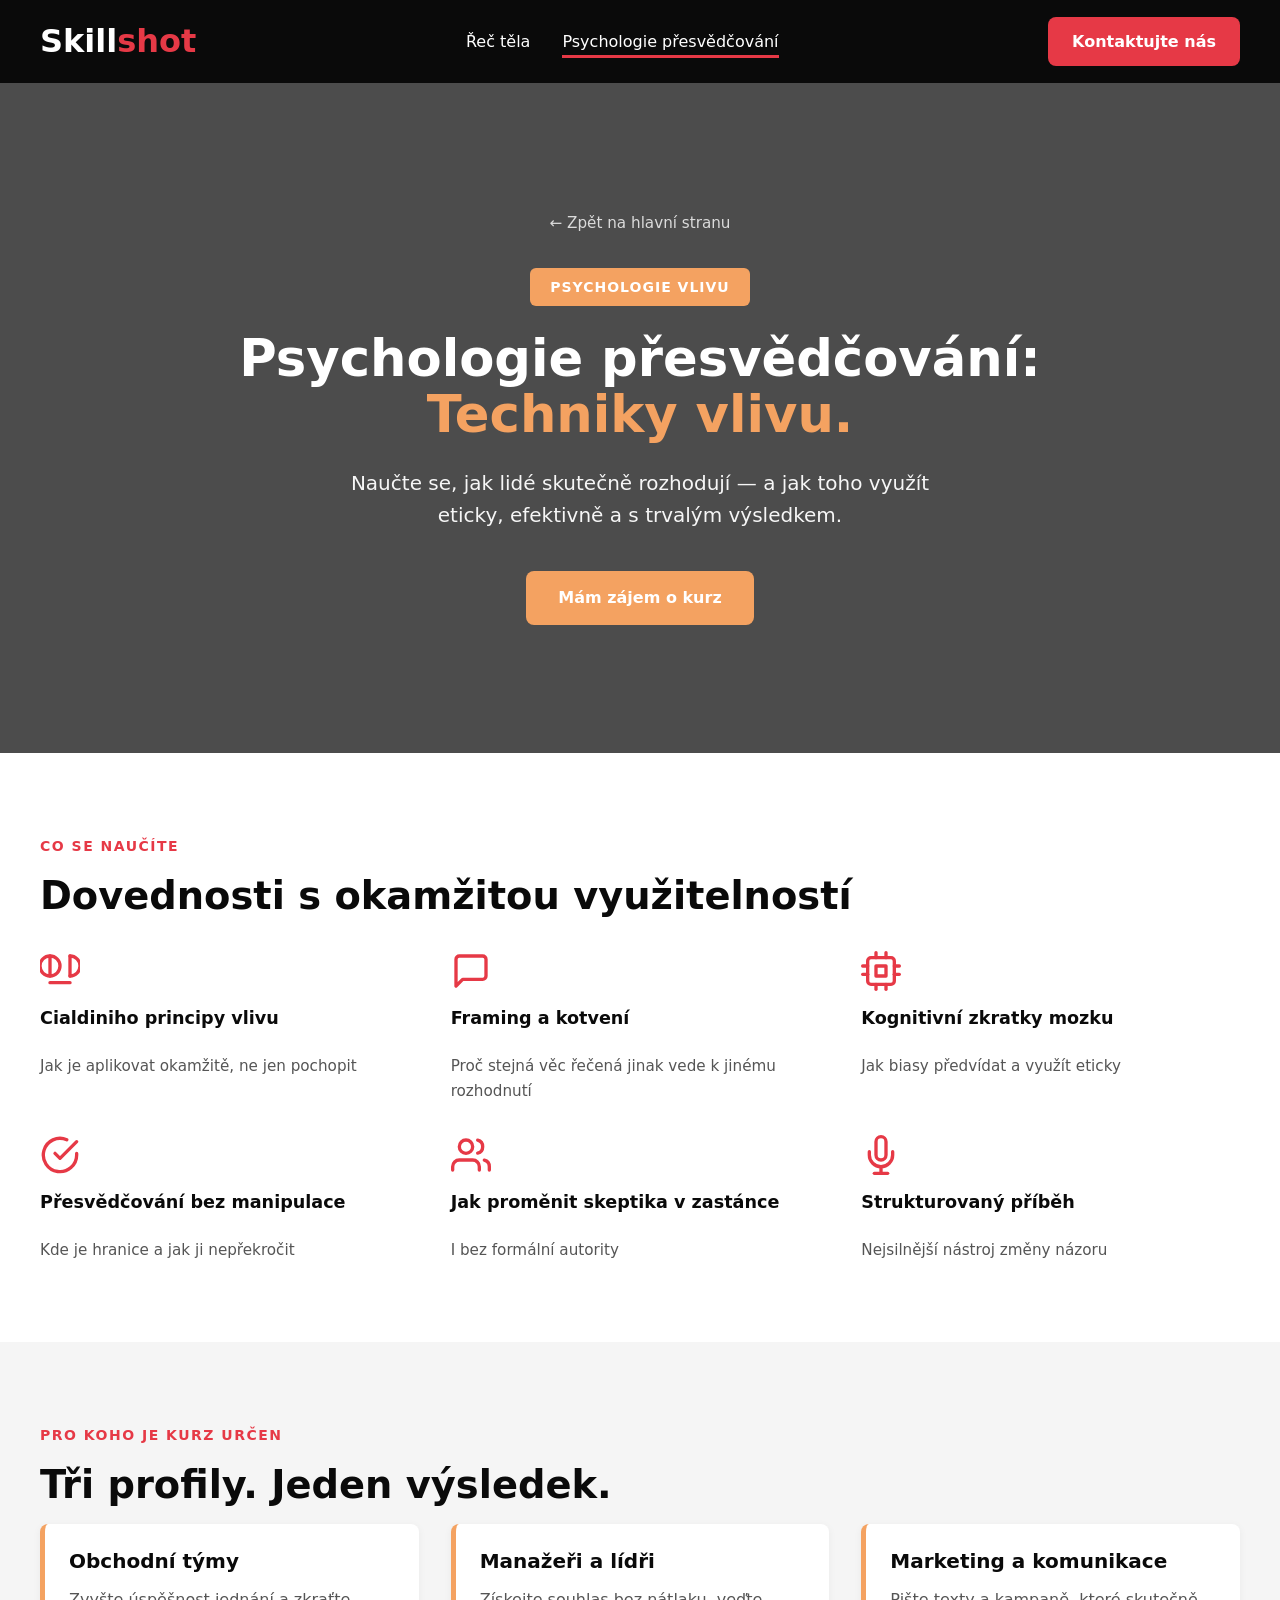
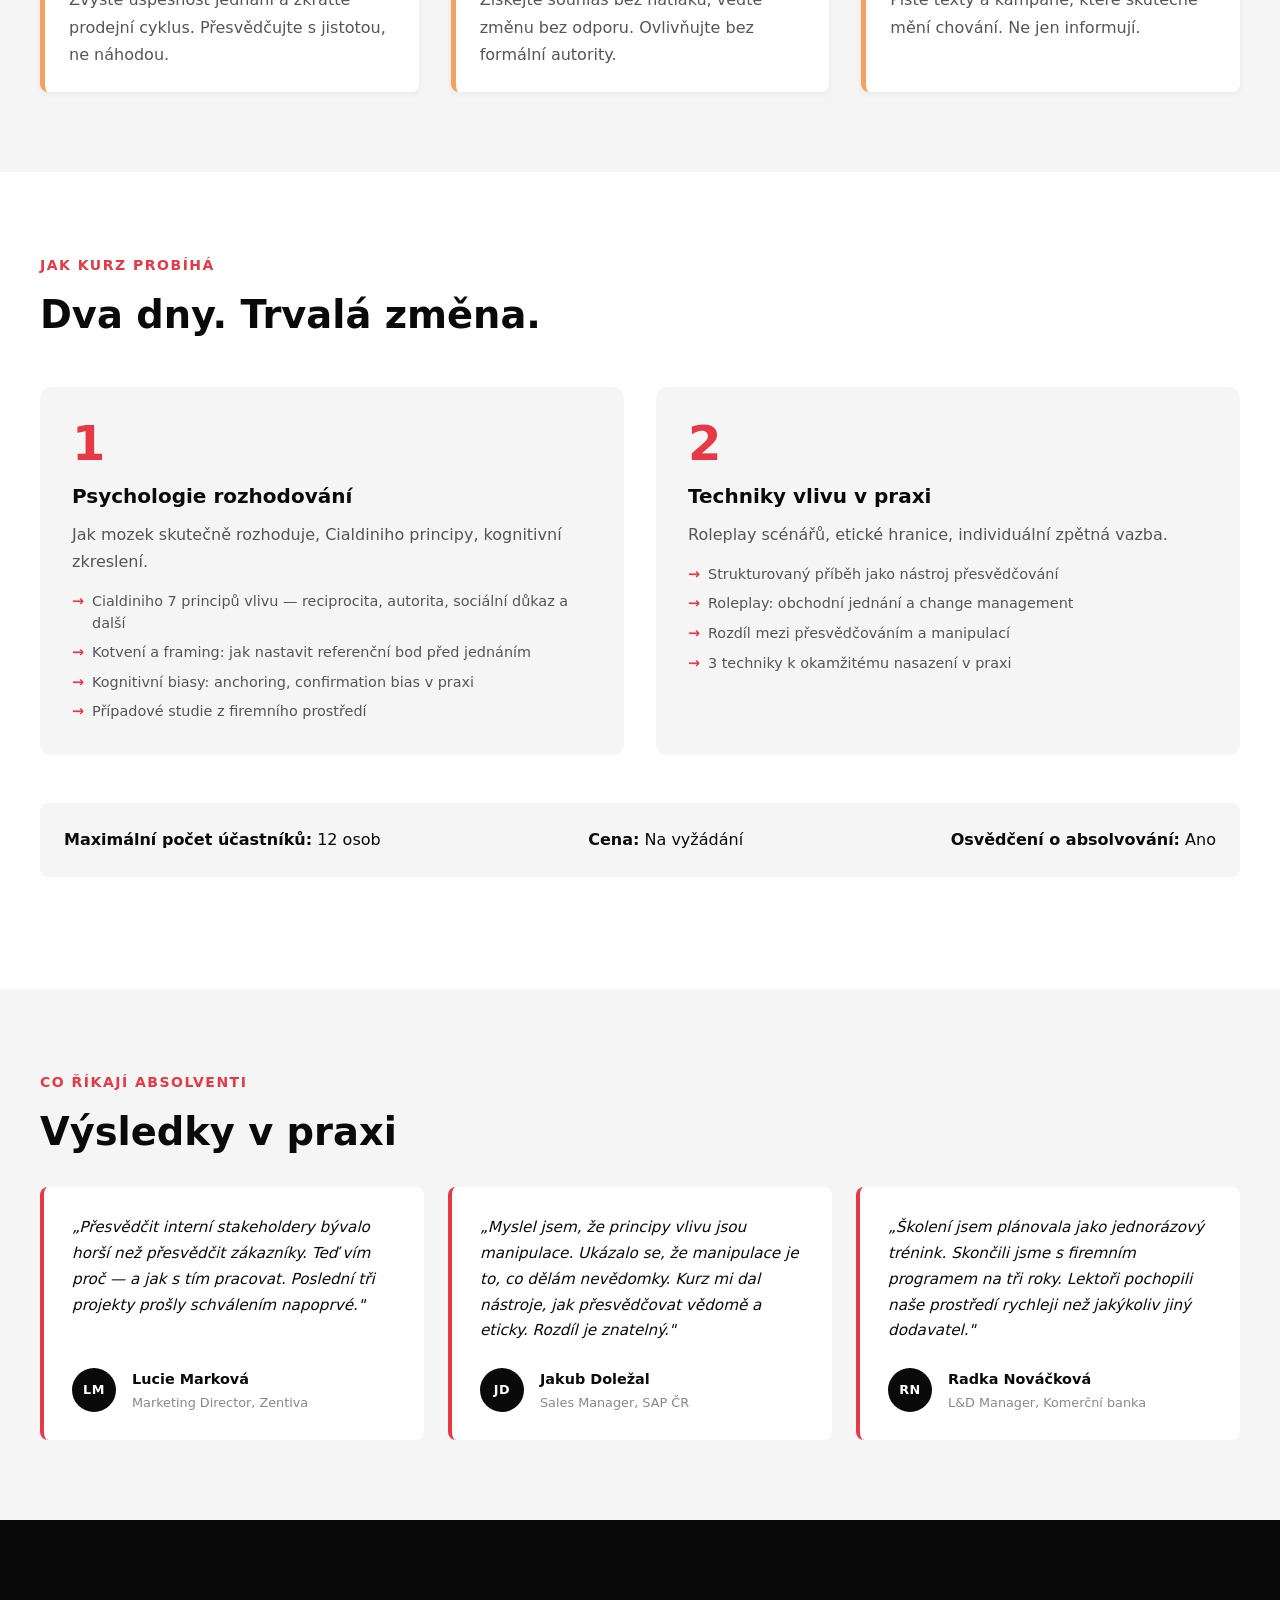
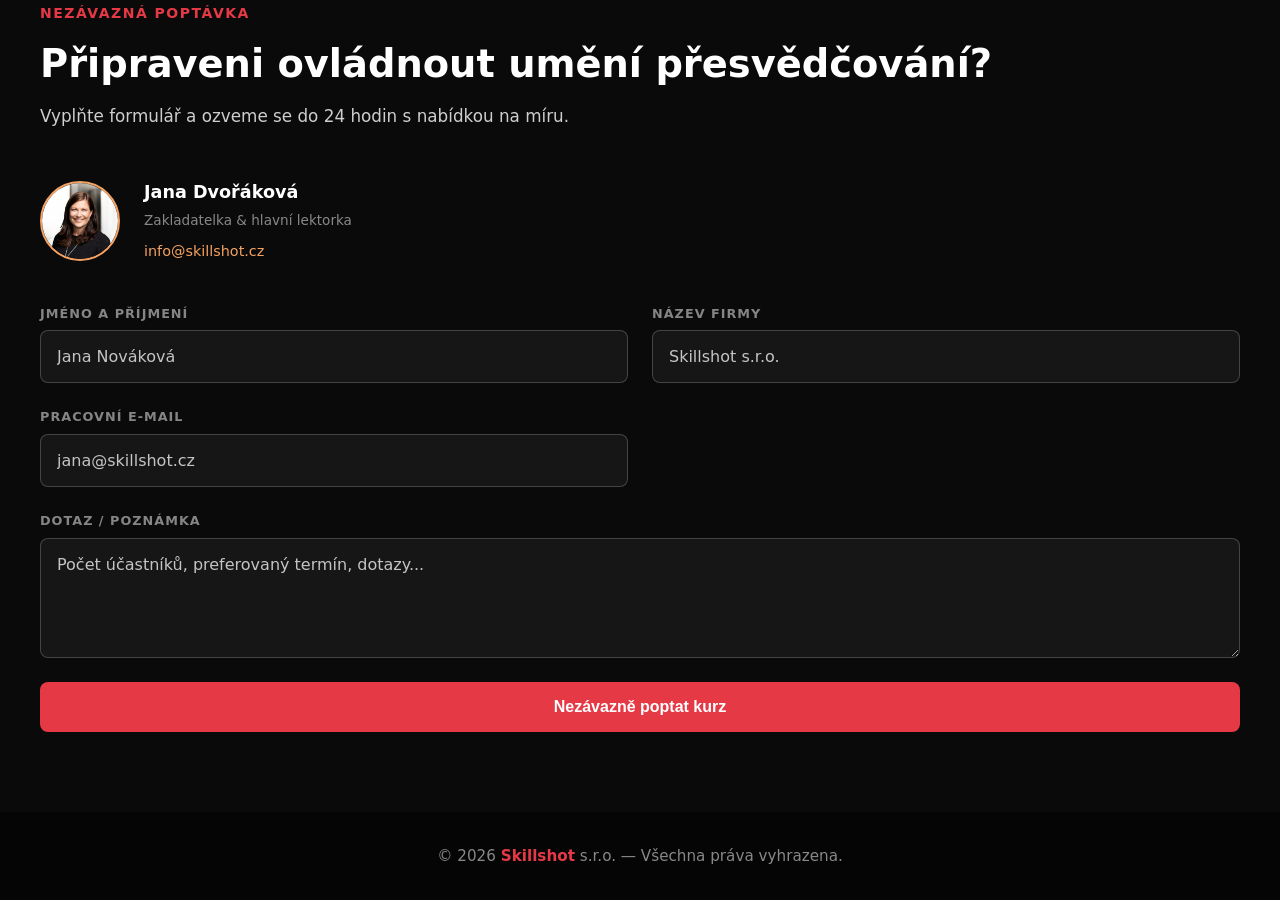
==== psychologie-presvecovani.html @ e4eaa7ac "Initial commit — Skillshot web Co-Authored-By: Claude Sonnet 4.6 <noreply@anthropic.com>" ====
<!DOCTYPE html>
<html lang="cs">
<head>
  <meta charset="UTF-8">
  <meta name="viewport" content="width=device-width, initial-scale=1.0, viewport-fit=cover">
  <meta name="description" content="Kurz psychologie vlivu pro firemní týmy. Naučte se eticky přesvědčovat, ovlivňovat rozhodnutí a proměnit skeptika v zastánce.">
  <title>Psychologie přesvědčování: Techniky vlivu – Skillshot</title>
  <link rel="stylesheet" href="css/style.css">
  <link rel="icon" href="assets/favicon.svg" type="image/svg+xml">
</head>
<body>

  <!-- NAVIGACE -->
  <nav>
    <a href="index.html" class="logo">Skill<span>shot</span></a>
    <input type="checkbox" id="nav-toggle" hidden>
    <label for="nav-toggle" class="hamburger">&#9776;</label>
    <ul>
      <li><a href="rec-tela.html">Řeč těla</a></li>
      <li><a href="psychologie-presvecovani.html" class="active">Psychologie přesvědčování</a></li>
    </ul>
    <a href="index.html#kontakt" class="nav-cta">Kontaktujte nás</a>
  </nav>

  <!-- HERO -->
  <header class="hero hero-course hero-orange" style="background-image: url('https://images.unsplash.com/photo-1552664730-d307ca884978?w=1200&q=75&auto=format');">
    <a href="index.html" class="back-link">← Zpět na hlavní stranu</a>
    <span class="hero-tag hero-tag-orange">PSYCHOLOGIE VLIVU</span>
    <h1>Psychologie přesvědčování:<br><em class="accent-orange">Techniky vlivu.</em></h1>
    <p>Naučte se, jak lidé skutečně rozhodují — a jak toho využít eticky, efektivně a s trvalým výsledkem.</p>
    <div class="hero-btns">
      <a href="#poptat" class="btn-accent">Mám zájem o kurz</a>
    </div>
  </header>

  <!-- SEKCE CO SE NAUČÍTE -->
  <section class="learn-section">
    <span class="section-label">CO SE NAUČÍTE</span>
    <h2>Dovednosti s okamžitou využitelností</h2>
    <div class="learn-grid">
      <div class="learn-item">
        <svg xmlns="http://www.w3.org/2000/svg" width="36" height="36" viewBox="0 0 24 24" fill="none" stroke="currentColor" stroke-width="2" stroke-linecap="round" stroke-linejoin="round" aria-hidden="true"><path d="M6 15A6 6 0 1 0 6 3a6 6 0 0 0 0 12z"/><path d="M6 3v12"/><path d="M18 3v12"/><path d="M18 15A6 6 0 1 0 18 3"/><line x1="6" y1="19" x2="18" y2="19"/></svg>
        <h4>Cialdiniho principy vlivu</h4>
        <p>Jak je aplikovat okamžitě, ne jen pochopit</p>
      </div>
      <div class="learn-item">
        <svg xmlns="http://www.w3.org/2000/svg" width="36" height="36" viewBox="0 0 24 24" fill="none" stroke="currentColor" stroke-width="2" stroke-linecap="round" stroke-linejoin="round" aria-hidden="true"><path d="M21 15a2 2 0 0 1-2 2H7l-4 4V5a2 2 0 0 1 2-2h14a2 2 0 0 1 2 2z"/></svg>
        <h4>Framing a kotvení</h4>
        <p>Proč stejná věc řečená jinak vede k jinému rozhodnutí</p>
      </div>
      <div class="learn-item">
        <svg xmlns="http://www.w3.org/2000/svg" width="36" height="36" viewBox="0 0 24 24" fill="none" stroke="currentColor" stroke-width="2" stroke-linecap="round" stroke-linejoin="round" aria-hidden="true"><rect x="4" y="4" width="16" height="16" rx="2" ry="2"/><rect x="9" y="9" width="6" height="6"/><line x1="9" y1="1" x2="9" y2="4"/><line x1="15" y1="1" x2="15" y2="4"/><line x1="9" y1="20" x2="9" y2="23"/><line x1="15" y1="20" x2="15" y2="23"/><line x1="20" y1="9" x2="23" y2="9"/><line x1="20" y1="14" x2="23" y2="14"/><line x1="1" y1="9" x2="4" y2="9"/><line x1="1" y1="14" x2="4" y2="14"/></svg>
        <h4>Kognitivní zkratky mozku</h4>
        <p>Jak biasy předvídat a využít eticky</p>
      </div>
      <div class="learn-item">
        <svg xmlns="http://www.w3.org/2000/svg" width="36" height="36" viewBox="0 0 24 24" fill="none" stroke="currentColor" stroke-width="2" stroke-linecap="round" stroke-linejoin="round" aria-hidden="true"><path d="M22 11.08V12a10 10 0 1 1-5.93-9.14"/><polyline points="22 4 12 14.01 9 11.01"/></svg>
        <h4>Přesvědčování bez manipulace</h4>
        <p>Kde je hranice a jak ji nepřekročit</p>
      </div>
      <div class="learn-item">
        <svg xmlns="http://www.w3.org/2000/svg" width="36" height="36" viewBox="0 0 24 24" fill="none" stroke="currentColor" stroke-width="2" stroke-linecap="round" stroke-linejoin="round" aria-hidden="true"><path d="M17 21v-2a4 4 0 0 0-4-4H5a4 4 0 0 0-4 4v2"/><circle cx="9" cy="7" r="4"/><path d="M23 21v-2a4 4 0 0 0-3-3.87"/><path d="M16 3.13a4 4 0 0 1 0 7.75"/></svg>
        <h4>Jak proměnit skeptika v zastánce</h4>
        <p>I bez formální autority</p>
      </div>
      <div class="learn-item">
        <svg xmlns="http://www.w3.org/2000/svg" width="36" height="36" viewBox="0 0 24 24" fill="none" stroke="currentColor" stroke-width="2" stroke-linecap="round" stroke-linejoin="round" aria-hidden="true"><path d="M12 1a3 3 0 0 0-3 3v8a3 3 0 0 0 6 0V4a3 3 0 0 0-3-3z"/><path d="M19 10v2a7 7 0 0 1-14 0v-2"/><line x1="12" y1="19" x2="12" y2="23"/><line x1="8" y1="23" x2="16" y2="23"/></svg>
        <h4>Strukturovaný příběh</h4>
        <p>Nejsilnější nástroj změny názoru</p>
      </div>
    </div>
  </section>

  <!-- SEKCE PRO KOHO JE KURZ URČEN -->
  <section class="for-whom-section">
    <span class="section-label">PRO KOHO JE KURZ URČEN</span>
    <h2>Tři profily. Jeden výsledek.</h2>
    <div class="for-whom">
      <div class="profile-card orange">
        <h4>Obchodní týmy</h4>
        <p>Zvyšte úspěšnost jednání a zkraťte prodejní cyklus. Přesvědčujte s jistotou, ne náhodou.</p>
      </div>
      <div class="profile-card orange">
        <h4>Manažeři a lídři</h4>
        <p>Získejte souhlas bez nátlaku, veďte změnu bez odporu. Ovlivňujte bez formální autority.</p>
      </div>
      <div class="profile-card orange">
        <h4>Marketing a komunikace</h4>
        <p>Pište texty a kampaně, které skutečně mění chování. Ne jen informují.</p>
      </div>
    </div>
  </section>

  <!-- SEKCE JAK KURZ PROBÍHÁ -->
  <section class="course-schedule">
    <span class="section-label">JAK KURZ PROBÍHÁ</span>
    <h2>Dva dny. Trvalá změna.</h2>
    <div class="course-days">
      <div class="day-block">
        <div class="day-number">1</div>
        <h4>Psychologie rozhodování</h4>
        <p>Jak mozek skutečně rozhoduje, Cialdiniho principy, kognitivní zkreslení.</p>
        <ul class="day-topics">
          <li>Cialdiniho 7 principů vlivu — reciprocita, autorita, sociální důkaz a další</li>
          <li>Kotvení a framing: jak nastavit referenční bod před jednáním</li>
          <li>Kognitivní biasy: anchoring, confirmation bias v praxi</li>
          <li>Případové studie z firemního prostředí</li>
        </ul>
      </div>
      <div class="day-block">
        <div class="day-number">2</div>
        <h4>Techniky vlivu v praxi</h4>
        <p>Roleplay scénářů, etické hranice, individuální zpětná vazba.</p>
        <ul class="day-topics">
          <li>Strukturovaný příběh jako nástroj přesvědčování</li>
          <li>Roleplay: obchodní jednání a change management</li>
          <li>Rozdíl mezi přesvědčováním a manipulací</li>
          <li>3 techniky k okamžitému nasazení v praxi</li>
        </ul>
      </div>
    </div>
    <div class="course-info">
      <div class="course-info-item">
        <p><strong>Maximální počet účastníků:</strong> 12 osob</p>
      </div>
      <div class="course-info-item">
        <p><strong>Cena:</strong> Na vyžádání</p>
      </div>
      <div class="course-info-item">
        <p><strong>Osvědčení o absolvování:</strong> Ano</p>
      </div>
    </div>
  </section>

  <!-- REFERENCE -->
  <section class="testimonials-section">
    <span class="section-label">CO ŘÍKAJÍ ABSOLVENTI</span>
    <h2>Výsledky v praxi</h2>
    <div class="testimonials-grid">

      <div class="testimonial-card">
        <p class="testimonial-quote">„Přesvědčit interní stakeholdery bývalo horší než přesvědčit zákazníky. Teď vím proč — a jak s tím pracovat. Poslední tři projekty prošly schválením napoprvé."</p>
        <div class="testimonial-author">
          <div class="testimonial-avatar">LM</div>
          <div>
            <p class="testimonial-name">Lucie Marková</p>
            <p class="testimonial-role">Marketing Director, Zentiva</p>
          </div>
        </div>
      </div>

      <div class="testimonial-card">
        <p class="testimonial-quote">„Myslel jsem, že principy vlivu jsou manipulace. Ukázalo se, že manipulace je to, co dělám nevědomky. Kurz mi dal nástroje, jak přesvědčovat vědomě a eticky. Rozdíl je znatelný."</p>
        <div class="testimonial-author">
          <div class="testimonial-avatar">JD</div>
          <div>
            <p class="testimonial-name">Jakub Doležal</p>
            <p class="testimonial-role">Sales Manager, SAP ČR</p>
          </div>
        </div>
      </div>

      <div class="testimonial-card">
        <p class="testimonial-quote">„Školení jsem plánovala jako jednorázový trénink. Skončili jsme s firemním programem na tři roky. Lektoři pochopili naše prostředí rychleji než jakýkoliv jiný dodavatel."</p>
        <div class="testimonial-author">
          <div class="testimonial-avatar">RN</div>
          <div>
            <p class="testimonial-name">Radka Nováčková</p>
            <p class="testimonial-role">L&amp;D Manager, Komerční banka</p>
          </div>
        </div>
      </div>

    </div>
  </section>

  <!-- FORMULÁŘ POPTÁVKY -->
  <section class="contact-section" id="poptat">
    <span class="section-label">NEZÁVAZNÁ POPTÁVKA</span>
    <h2>Připraveni ovládnout umění přesvědčování?</h2>
    <p class="sub">Vyplňte formulář a ozveme se do 24 hodin s nabídkou na míru.</p>
    <div class="contact-person">
      <img src="assets/jana-dvorakova.jpg" alt="Jana Dvořáková, Skillshot" class="contact-photo">
      <div class="contact-person-info">
        <p class="contact-person-name">Jana Dvořáková</p>
        <p class="contact-person-role">Zakladatelka &amp; hlavní lektorka</p>
        <a href="mailto:info@skillshot.cz" class="contact-person-email">info@skillshot.cz</a>
      </div>
    </div>
    <form action="https://formspree.io/f/YOUR_FORMSPREE_ID" method="POST" class="form-grid">
      <div class="form-field">
        <label for="jmeno">Jméno a příjmení</label>
        <input type="text" id="jmeno" name="jmeno" placeholder="Jana Nováková" required>
      </div>
      <div class="form-field">
        <label for="firma">Název firmy</label>
        <input type="text" id="firma" name="firma" placeholder="Skillshot s.r.o." required>
      </div>
      <div class="form-field">
        <label for="email">Pracovní e-mail</label>
        <input type="email" id="email" name="email" placeholder="jana@skillshot.cz" required>
      </div>
      <input type="hidden" name="kurz" value="Psychologie přesvědčování: Techniky vlivu">
      <div class="form-field">
        <label for="zprava">Dotaz / poznámka</label>
        <textarea id="zprava" name="zprava" placeholder="Počet účastníků, preferovaný termín, dotazy..."></textarea>
      </div>
      <button type="submit">Nezávazně poptat kurz</button>
    </form>
  </section>

  <!-- FOOTER -->
  <footer>
    © 2026 <span class="logo-accent">Skillshot</span> s.r.o. — Všechna práva vyhrazena.
  </footer>

</body>
</html>
---- css/style.css ----
/* Skillshot - CSS Stylesheet */

:root {
  --black: #0a0a0a;
  --white: #ffffff;
  --accent: #e63946;
  --accent2: #f4a261;
  --gray: #f5f5f5;
  --text: #0a0a0a;
  --muted: #555555;
  --mid: #888888;
  --radius-lg: 12px;
  --radius-md: 8px;
  --radius-sm: 6px;
  --font: 'Segoe UI', system-ui, sans-serif;
}

/* Reset */
* {
  margin: 0;
  padding: 0;
  box-sizing: border-box;
  -webkit-tap-highlight-color: transparent;
}

body {
  font-family: var(--font);
  color: var(--text);
  line-height: 1.6;
  background-color: var(--white);
  overscroll-behavior-y: contain;
  -webkit-text-size-adjust: 100%;
}

/* Navigation */
nav {
  position: sticky;
  top: 0;
  background-color: var(--black);
  padding: 1rem 2.5rem;
  display: flex;
  justify-content: space-between;
  align-items: center;
  z-index: 1000;
}

.logo {
  font-size: 2rem;
  font-weight: 900;
  color: var(--white);
  text-decoration: none;
}

.logo span {
  color: var(--accent);
}

nav ul {
  display: flex;
  list-style: none;
  gap: 2rem;
  align-items: center;
}

nav a {
  color: var(--white);
  text-decoration: none;
  font-weight: 500;
  transition: color 0.3s ease;
}

nav a:hover {
  color: var(--accent);
}

nav a.active {
  border-bottom: 3px solid var(--accent);
  padding-bottom: 0.25rem;
}

.nav-cta {
  background-color: var(--accent);
  color: var(--white);
  padding: 0.75rem 1.5rem;
  border-radius: var(--radius-md);
  text-decoration: none;
  font-weight: 600;
  transition: background-color 0.3s ease;
}

.nav-cta:hover {
  background-color: #d62828;
}

/* Hamburger Menu */
#nav-toggle {
  display: none;
}

.hamburger {
  display: none;
  font-size: 1.5rem;
  cursor: pointer;
  color: var(--white);
}

#nav-toggle:checked ~ ul {
  display: flex;
  flex-direction: column;
  position: absolute;
  top: 60px;
  left: 0;
  right: 0;
  background-color: var(--black);
  padding: 2rem;
  gap: 1rem;
}

#nav-toggle:checked ~ ul a {
  display: block;
  padding: 0.5rem 0;
}

/* Buttons */
.btn-primary {
  background-color: var(--accent);
  color: var(--white);
  padding: 1rem 2rem;
  border: none;
  border-radius: var(--radius-md);
  font-weight: 600;
  cursor: pointer;
  text-decoration: none;
  display: inline-block;
  transition: background-color 0.3s ease;
}

.btn-primary:hover {
  background-color: #d62828;
}

.btn-outline {
  background-color: transparent;
  color: var(--white);
  border: 2px solid var(--white);
  padding: 1rem 2rem;
  border-radius: var(--radius-md);
  font-weight: 600;
  cursor: pointer;
  text-decoration: none;
  display: inline-block;
  transition: all 0.3s ease;
}

.btn-outline:hover {
  background-color: var(--white);
  color: var(--black);
}

.btn-accent {
  background-color: var(--accent2);
  color: var(--white);
  padding: 0.9rem 2rem;
  border: none;
  border-radius: var(--radius-md);
  font-weight: 600;
  cursor: pointer;
  text-decoration: none;
  display: inline-block;
  transition: background-color 0.3s ease;
}

.btn-accent:hover {
  background-color: #e8915a;
}

/* Hero Section */
.hero {
  position: relative;
  background-size: cover;
  background-position: center;
  color: var(--white);
  padding: 8rem 2.5rem;
  text-align: center;
  min-height: 600px;
  display: flex;
  flex-direction: column;
  justify-content: center;
  align-items: center;
}

.hero::before {
  content: '';
  position: absolute;
  top: 0;
  left: 0;
  right: 0;
  bottom: 0;
  background-color: rgba(0, 0, 0, 0.7);
  z-index: 1;
}

.hero > * {
  position: relative;
  z-index: 2;
}

.hero-tag {
  display: inline-block;
  background-color: var(--accent);
  color: var(--white);
  padding: 0.5rem 1.25rem;
  border-radius: var(--radius-sm);
  font-size: 0.875rem;
  font-weight: 700;
  text-transform: uppercase;
  letter-spacing: 1px;
  margin-bottom: 1.5rem;
}

.hero h1 {
  font-size: clamp(3rem, 6vw, 5.5rem);
  font-weight: 900;
  line-height: 1.1;
  margin-bottom: 1.5rem;
}

.hero h1 em {
  color: var(--accent);
  font-style: normal;
}

.back-link {
  color: rgba(255, 255, 255, 0.8);
  text-decoration: none;
  font-size: 0.95rem;
  margin-bottom: 2rem;
  display: inline-block;
  transition: color 0.3s ease;
}

.back-link:hover {
  color: var(--white);
}

.hero > p {
  font-size: 1.25rem;
  max-width: 600px;
  margin: 0 auto 2.5rem;
  color: rgba(255, 255, 255, 0.95);
}

.hero-btns {
  display: flex;
  gap: 1.5rem;
  justify-content: center;
  flex-wrap: wrap;
}

/* Sections */
section {
  padding: 5rem 2.5rem;
}

.section-label {
  display: inline-block;
  font-size: 0.875rem;
  font-weight: 700;
  text-transform: uppercase;
  letter-spacing: 1.5px;
  color: var(--accent);
  margin-bottom: 1rem;
}

h2 {
  font-size: clamp(1.8rem, 3vw, 2.5rem);
  font-weight: 900;
  margin-bottom: 1rem;
  line-height: 1.2;
}

h4 {
  font-size: 1.1rem;
  font-weight: 700;
  line-height: 1.3;
}

.sub {
  color: var(--muted);
  max-width: 580px;
  margin-bottom: 3rem;
  font-size: 1.05rem;
}

/* Why Skillshot */
.why-grid {
  display: grid;
  grid-template-columns: repeat(2, 1fr);
  gap: 3rem;
  margin-top: 3rem;
  max-width: 900px;
}

.why-item {
  display: flex;
  gap: 1.5rem;
}

.why-item img,
.why-item svg {
  width: 32px;
  height: 32px;
  flex-shrink: 0;
  color: var(--accent);
}

.why-item h4 {
  font-size: 1.25rem;
  font-weight: 700;
  margin-bottom: 0.75rem;
}

.why-item p {
  color: var(--muted);
  line-height: 1.7;
}

/* Courses Grid */
.courses-section {
  background-color: var(--gray);
}

.courses-grid {
  display: grid;
  grid-template-columns: repeat(auto-fit, minmax(320px, 1fr));
  gap: 2rem;
  margin-top: 2rem;
}

.course-card {
  border-radius: var(--radius-lg);
  overflow: hidden;
  transition: transform 0.3s ease;
}

.course-card:hover {
  transform: translateY(-4px);
}

/* Cards */
.card-dark {
  background-color: var(--black);
  color: var(--white);
  padding: 2rem;
}

.card-light {
  background-color: var(--white);
  padding: 2rem;
  border: 1px solid #e0e0e0;
}

.card-tag {
  display: inline-block;
  font-size: 0.75rem;
  font-weight: 700;
  text-transform: uppercase;
  letter-spacing: 1px;
  padding: 0.5rem 1rem;
  border-radius: var(--radius-sm);
  margin-bottom: 1.25rem;
}

.tag-red {
  background-color: var(--accent);
  color: var(--white);
}

.tag-orange {
  background-color: var(--accent2);
  color: var(--white);
}

.card-dark h3,
.card-light h3 {
  font-size: 1.5rem;
  font-weight: 700;
  margin-bottom: 1rem;
  line-height: 1.3;
}

.card-dark p,
.card-light p {
  margin-bottom: 1.5rem;
  line-height: 1.7;
}

.card-light p {
  color: var(--muted);
}

.card-footer {
  border-top: 1px solid rgba(255, 255, 255, 0.2);
  padding-top: 1.5rem;
  display: flex;
  justify-content: space-between;
  align-items: center;
}

.card-light .card-footer {
  border-top-color: #e0e0e0;
}

.card-footer p {
  margin: 0;
  font-size: 0.95rem;
}

.card-link {
  color: var(--accent);
  text-decoration: none;
  font-weight: 700;
  transition: color 0.3s ease;
}

.card-link:hover {
  color: #d62828;
}

/* Contact Section */
.contact-section {
  background-color: var(--black);
  color: var(--white);
}

.contact-section .sub {
  color: rgba(255, 255, 255, 0.8);
}

.contact-grid {
  display: grid;
  grid-template-columns: repeat(4, 1fr);
  gap: 3rem;
  margin: 3rem 0;
}

.c-label {
  font-size: 0.875rem;
  font-weight: 700;
  text-transform: uppercase;
  letter-spacing: 1px;
  color: var(--mid);
  margin-bottom: 0.75rem;
}

.c-value {
  color: var(--white);
  font-size: 1.1rem;
  font-weight: 600;
}

.c-value a {
  color: var(--accent2);
  text-decoration: none;
  transition: color 0.3s ease;
}

.c-value a:hover {
  color: #e8915a;
}

/* Form */
.form-grid {
  display: grid;
  grid-template-columns: repeat(2, 1fr);
  gap: 1.5rem;
  margin-top: 2rem;
}

.form-field {
  display: flex;
  flex-direction: column;
  gap: 0.4rem;
}

.form-field label {
  font-size: 0.8rem;
  font-weight: 600;
  text-transform: uppercase;
  letter-spacing: 1px;
  color: rgba(255, 255, 255, 0.5);
}

.form-field textarea {
  grid-column: auto;
}

.form-field:has(textarea) {
  grid-column: 1 / -1;
}

.form-field--full {
  grid-column: 1 / -1;
}

input,
textarea {
  width: 100%;
  padding: 1rem;
  border: 1px solid rgba(255, 255, 255, 0.2);
  border-radius: var(--radius-md);
  background-color: rgba(255, 255, 255, 0.05);
  color: var(--white);
  font-family: var(--font);
  font-size: 16px; /* iOS Safari: zabrání auto-zoom při focusu */
  transition: border-color 0.3s ease;
  -webkit-appearance: none;
  appearance: none;
}

input::placeholder,
textarea::placeholder {
  color: rgba(255, 255, 255, 0.75);
}

input:focus,
textarea:focus {
  outline: none;
  border-color: var(--accent);
  background-color: rgba(255, 255, 255, 0.1);
}

textarea {
  grid-column: 1 / -1;
  resize: vertical;
  min-height: 120px;
}

.form-grid button {
  grid-column: 1 / -1;
  padding: 1rem 2rem;
  background-color: var(--accent);
  color: var(--white);
  border: none;
  border-radius: var(--radius-md);
  font-weight: 600;
  font-size: 1rem;
  cursor: pointer;
  transition: background-color 0.3s ease;
}

.form-grid button:hover {
  background-color: #d62828;
}

/* For Whom */
.for-whom {
  display: flex;
  gap: 2rem;
}

.profile-card {
  flex: 1;
  background-color: var(--white);
  border-left: 5px solid;
  padding: 1.5rem;
  border-radius: var(--radius-md);
  box-shadow: 0 2px 8px rgba(0, 0, 0, 0.05);
}

.profile-card.red {
  border-left-color: var(--accent);
}

.profile-card.orange {
  border-left-color: var(--accent2);
}

.profile-card h4 {
  font-size: 1.25rem;
  font-weight: 700;
  margin-bottom: 0.75rem;
}

.profile-card p {
  color: var(--muted);
  line-height: 1.7;
}

/* Course Days */
.course-days {
  display: grid;
  grid-template-columns: repeat(2, 1fr);
  gap: 2rem;
  margin: 3rem 0;
}

.day-block {
  background-color: var(--gray);
  padding: 2rem;
  border-radius: var(--radius-lg);
}

.day-number {
  font-size: 3rem;
  font-weight: 900;
  color: var(--accent);
  line-height: 1;
  margin-bottom: 1rem;
}

.day-block h4 {
  font-size: 1.25rem;
  font-weight: 700;
  margin-bottom: 0.75rem;
}

.day-block p {
  color: var(--muted);
  line-height: 1.7;
}

/* Learn Grid */
.learn-section {
  padding: 5rem 2.5rem;
}

.learn-grid {
  display: grid;
  grid-template-columns: repeat(3, 1fr);
  gap: 2rem;
  margin-top: 2rem;
}

.learn-item {
  display: flex;
  flex-direction: column;
  gap: 1rem;
}

.learn-item img,
.learn-item svg {
  width: 40px;
  height: 40px;
  flex-shrink: 0;
  color: var(--accent);
}

.learn-item h4 {
  font-size: 1.1rem;
  font-weight: 700;
  margin-bottom: 0.5rem;
}

.learn-item p {
  color: var(--muted);
  font-size: 0.95rem;
  line-height: 1.6;
}

/* For Whom Section */
.for-whom-section {
  padding: 5rem 2.5rem;
  background-color: var(--gray);
}

/* Course Schedule */
.course-schedule {
  padding: 5rem 2.5rem;
}

/* Hero Course */
.hero-course {
  /* background-attachment: fixed odstraněno — nefunguje na iOS Safari */
}

.hero-course h1 {
  font-size: clamp(2.2rem, 4vw, 3.5rem);
}

.hero-orange .hero-tag {
  background-color: var(--accent2);
}

.hero-orange .hero-tag-orange {
  background-color: var(--accent2);
}

.hero-orange h1 em,
.accent-orange {
  color: var(--accent2);
  font-style: normal;
}

/* Course Info */
.course-info {
  display: flex;
  gap: 2rem;
  justify-content: space-between;
  margin: 2rem 0;
  background-color: var(--gray);
  padding: 1.5rem;
  border-radius: var(--radius-md);
}

.course-info-item {
  display: flex;
  align-items: center;
  gap: 1rem;
}

.course-info-item img {
  width: 24px;
  height: 24px;
}

.course-info-item p {
  margin: 0;
  color: var(--text);
  font-weight: 500;
}

/* Testimonials */
.testimonials-section {
  background-color: var(--gray);
  padding: 5rem 2.5rem;
}

.testimonials-grid {
  display: grid;
  grid-template-columns: repeat(3, 1fr);
  gap: 1.5rem;
  margin-top: 2rem;
}

.testimonial-card {
  background: var(--white);
  border-left: 4px solid var(--accent);
  border-radius: var(--radius-md);
  padding: 1.75rem;
  display: flex;
  flex-direction: column;
  justify-content: space-between;
  gap: 1.5rem;
}

.testimonial-quote {
  font-size: 0.95rem;
  line-height: 1.7;
  color: var(--text);
  font-style: italic;
}

.testimonial-author {
  display: flex;
  align-items: center;
  gap: 1rem;
}

.testimonial-avatar {
  width: 44px;
  height: 44px;
  border-radius: 50%;
  background-color: var(--black);
  color: var(--white);
  font-size: 0.8rem;
  font-weight: 700;
  display: flex;
  align-items: center;
  justify-content: center;
  flex-shrink: 0;
  letter-spacing: 0.5px;
}

.testimonial-name {
  font-size: 0.9rem;
  font-weight: 700;
  color: var(--text);
  margin-bottom: 0.2rem;
}

.testimonial-role {
  font-size: 0.8rem;
  color: var(--mid);
  line-height: 1.4;
}

@media (max-width: 768px) {
  .testimonials-grid {
    grid-template-columns: 1fr;
  }
}

/* Day Topics */
.day-topics {
  list-style: none;
  margin-top: 1rem;
  display: flex;
  flex-direction: column;
  gap: 0.5rem;
}

.day-topics li {
  font-size: 0.9rem;
  color: var(--muted);
  padding-left: 1.25rem;
  position: relative;
  line-height: 1.5;
}

.day-topics li::before {
  content: '→';
  position: absolute;
  left: 0;
  color: var(--accent);
  font-weight: 700;
}

/* Contact Person */
.contact-person {
  display: flex;
  align-items: center;
  gap: 1.5rem;
  margin-bottom: 2.5rem;
}

.contact-photo {
  width: 80px;
  height: 80px;
  border-radius: 50%;
  object-fit: cover;
  object-position: center top;
  border: 2px solid var(--accent2);
  flex-shrink: 0;
}

.contact-person-name {
  font-size: 1.1rem;
  font-weight: 700;
  color: var(--white);
  margin-bottom: 0.25rem;
}

.contact-person-role {
  font-size: 0.85rem;
  color: var(--mid);
  margin-bottom: 0.4rem;
}

.contact-person-email {
  font-size: 0.9rem;
  color: var(--accent2);
  text-decoration: none;
  transition: color 0.2s ease;
}

.contact-person-email:hover {
  color: #e8915a;
}

@media (max-width: 480px) {
  .contact-person {
    flex-direction: column;
    align-items: flex-start;
    gap: 1rem;
  }
}

/* Footer */
footer {
  background-color: #050505;
  color: var(--mid);
  padding: 2rem;
  text-align: center;
  font-size: 0.95rem;
}

.logo-accent {
  color: var(--accent);
  font-weight: 900;
}

/* Responsivity */
@media (max-width: 768px) {
  /* Navigace — hamburger layout */
  nav {
    flex-wrap: wrap;
    padding: 0.75rem 1.5rem;
    gap: 0;
  }

  .logo {
    font-size: 1.6rem;
    flex: 1;
  }

  .hamburger {
    display: flex;
    align-items: center;
    justify-content: center;
    width: 44px;
    height: 44px;
    font-size: 1.4rem;
    cursor: pointer;
    color: var(--white);
  }

  .nav-cta {
    display: none;
  }

  nav ul {
    display: none;
    flex-direction: column;
    width: 100%;
    gap: 0;
    padding: 0.5rem 0 1rem;
  }

  nav ul li a {
    display: block;
    padding: 0.75rem 0;
    font-size: 1rem;
    border-bottom: 1px solid rgba(255,255,255,0.08);
    min-height: 44px;
    display: flex;
    align-items: center;
  }

  #nav-toggle:checked ~ ul {
    display: flex;
  }

  /* Gridy */
  .courses-grid {
    grid-template-columns: 1fr;
  }

  .contact-grid {
    grid-template-columns: repeat(2, 1fr);
  }

  .why-grid {
    grid-template-columns: 1fr;
  }

  .for-whom {
    flex-direction: column;
  }

  .learn-grid {
    grid-template-columns: repeat(2, 1fr);
  }

  .testimonials-grid {
    grid-template-columns: 1fr;
  }

  .form-grid {
    grid-template-columns: 1fr;
  }

  .course-days {
    grid-template-columns: 1fr;
  }

  .course-info {
    flex-direction: column;
    gap: 1rem;
  }

  /* Spacing */
  .hero {
    padding: 4rem 1.5rem;
    min-height: 500px;
  }

  section {
    padding: 3rem 1.5rem;
  }

  .learn-section,
  .for-whom-section,
  .course-schedule,
  .testimonials-section {
    padding: 3rem 1.5rem;
  }

  /* Touch targets */
  .back-link {
    padding: 0.5rem 0;
    min-height: 44px;
    display: inline-flex;
    align-items: center;
  }
}

@media (max-width: 480px) {
  /* iPhone 12 a menší */
  nav {
    padding: 0.75rem 1rem;
  }

  .logo {
    font-size: 1.4rem;
  }

  .hero {
    padding: 3rem 1rem;
    min-height: 420px;
  }

  .hero > p {
    font-size: 1rem;
  }

  section,
  .learn-section,
  .for-whom-section,
  .course-schedule,
  .testimonials-section {
    padding: 2.5rem 1rem;
  }

  .contact-grid {
    grid-template-columns: 1fr;
  }

  .why-grid {
    grid-template-columns: 1fr;
  }

  .learn-grid {
    grid-template-columns: 1fr;
  }

  .hero-btns {
    flex-direction: column;
    width: 100%;
  }

  .btn-primary,
  .btn-outline,
  .btn-accent {
    width: 100%;
    text-align: center;
  }

  .form-grid button {
    width: 100%;
  }

  h2 {
    font-size: 1.5rem;
  }

  .hero h1 {
    font-size: 2rem;
  }

  .card-dark h3,
  .card-light h3 {
    font-size: 1.25rem;
  }

  .day-block {
    padding: 1.5rem;
  }

  .testimonial-card {
    padding: 1.25rem;
  }

  .contact-person {
    flex-direction: column;
    align-items: flex-start;
    gap: 1rem;
  }
}

@media (max-width: 380px) {
  .hero-course h1 {
    font-size: 1.75rem;
  }

  .learn-grid {
    grid-template-columns: 1fr;
  }
}
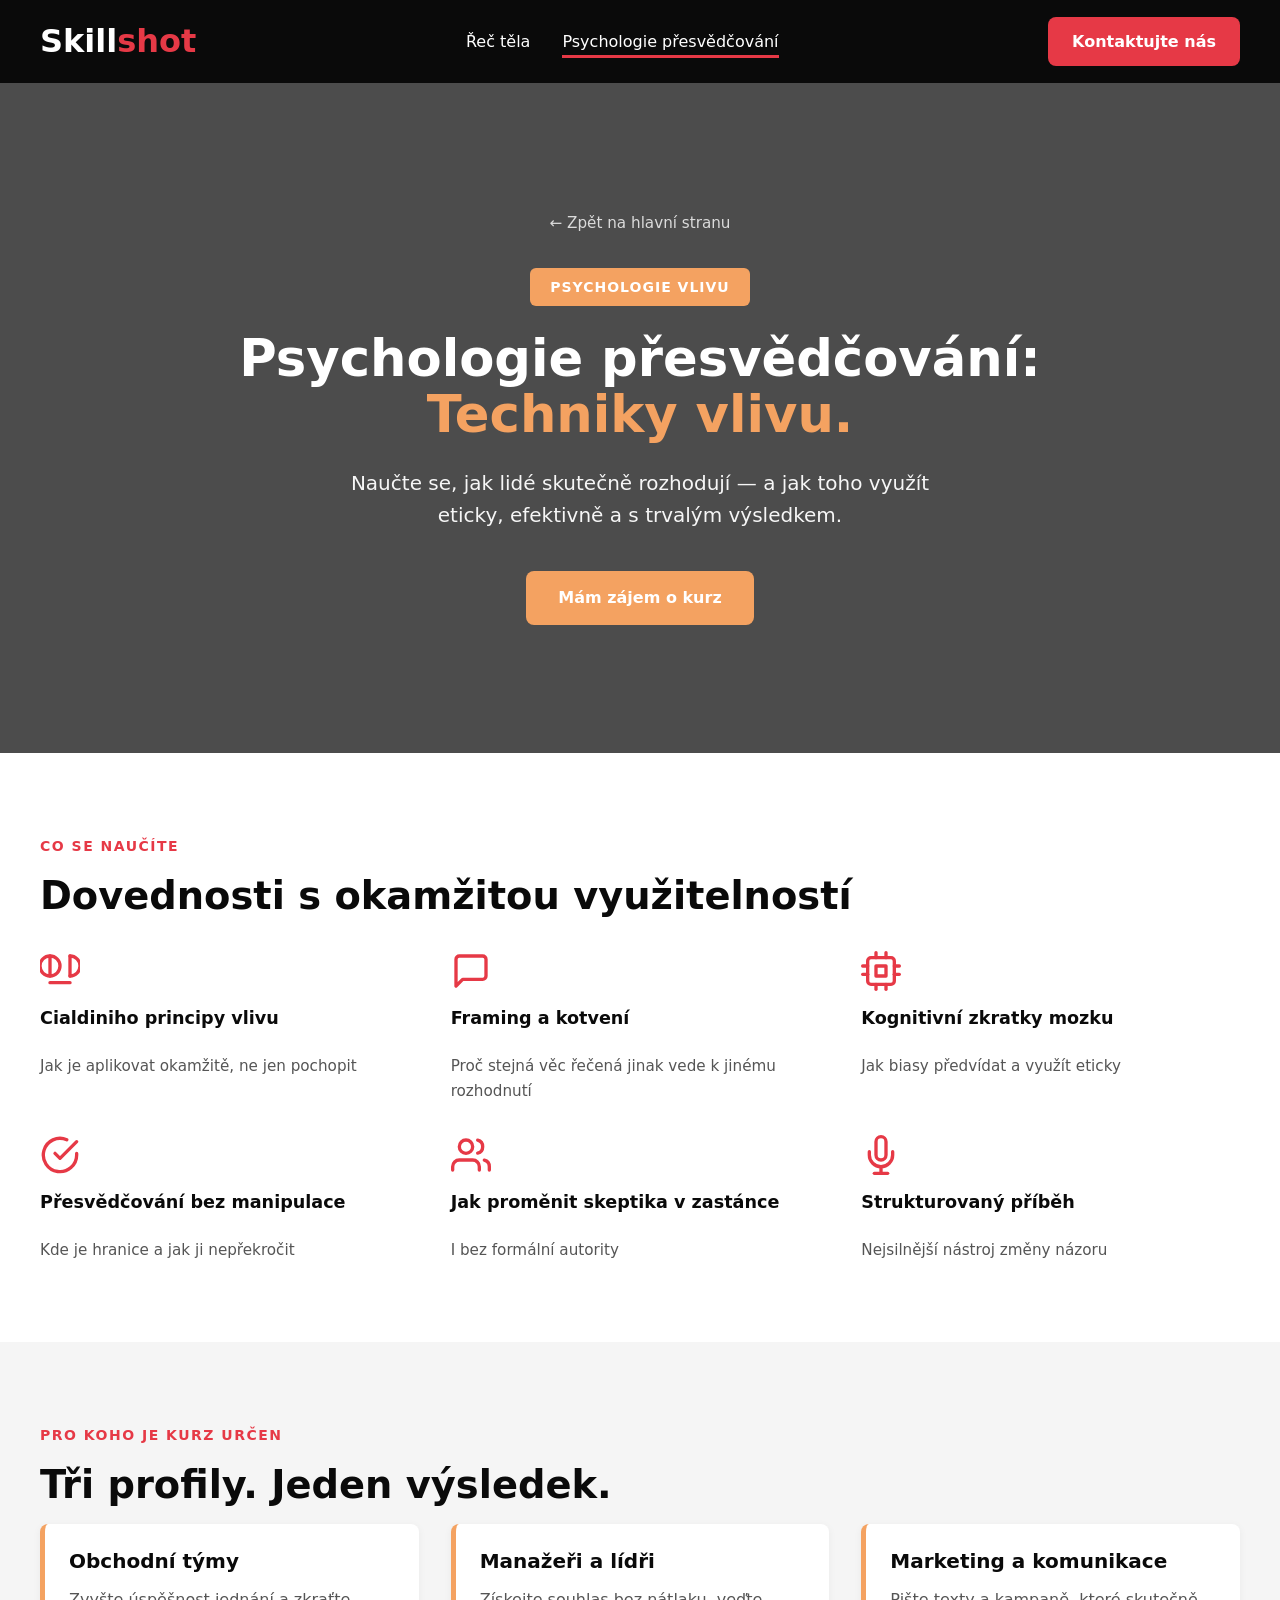
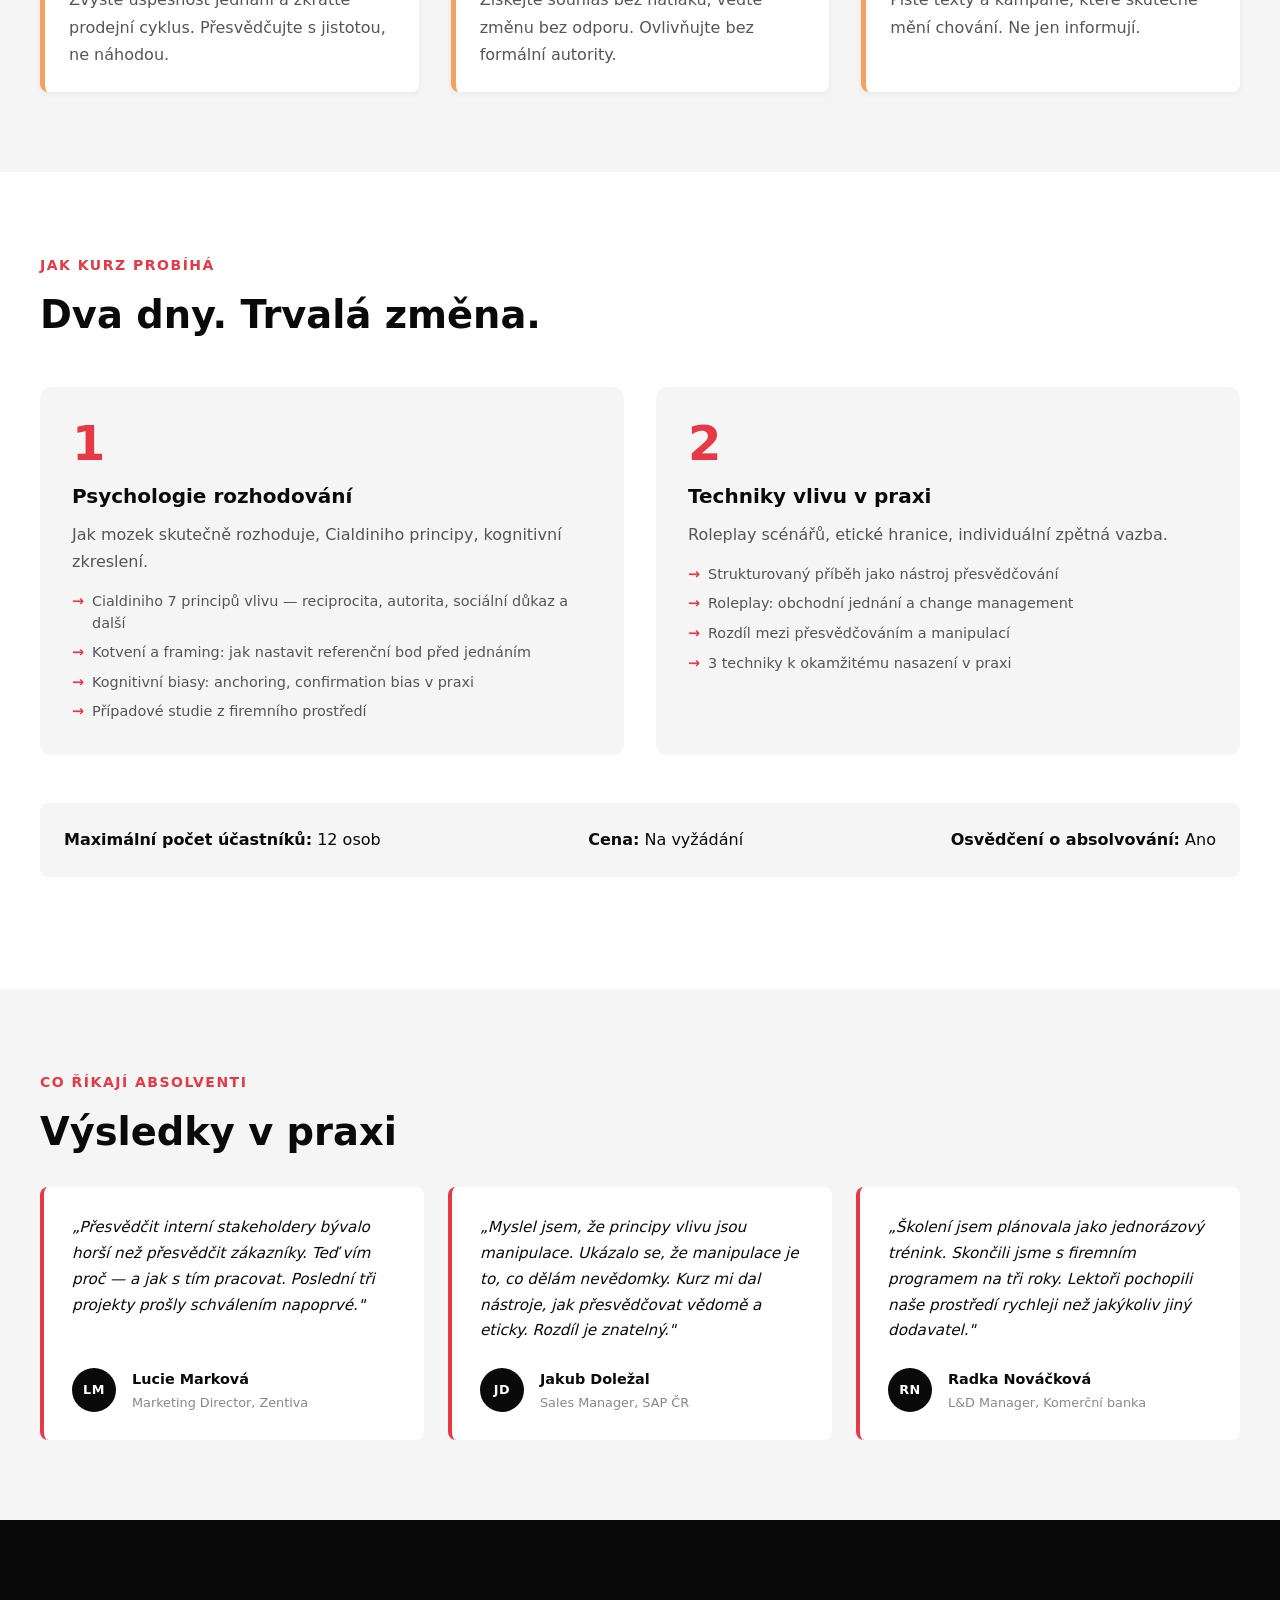
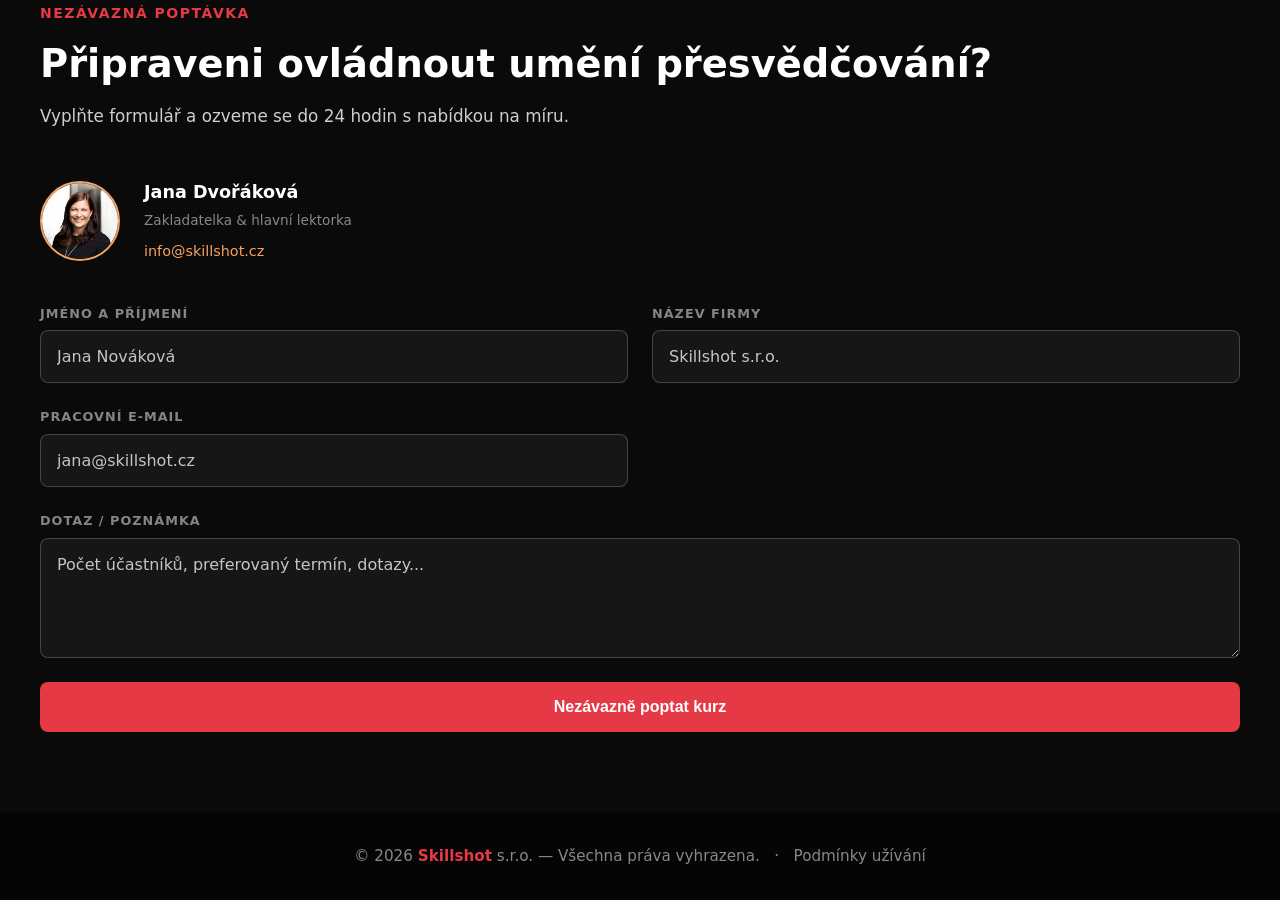
==== commit 3d091554: "chore: initial commit Co-Authored-By: Claude Sonnet 4.6 <noreply@anthropic.com>" ====
--- a/psychologie-presvecovani.html
+++ b/psychologie-presvecovani.html
@@ -212,6 +212,8 @@
   <!-- FOOTER -->
   <footer>
     © 2026 <span class="logo-accent">Skillshot</span> s.r.o. — Všechna práva vyhrazena.
+    <span class="footer-sep">·</span>
+    <a href="podminky-uzivani.html" class="footer-link">Podmínky užívání</a>
   </footer>
 
 </body>
--- a/css/style.css
+++ b/css/style.css
@@ -880,6 +880,184 @@
   font-weight: 900;
 }
 
+/* Footer link */
+.footer-sep {
+  margin: 0 0.6rem;
+  color: var(--mid);
+  user-select: none;
+}
+
+.footer-link {
+  color: var(--mid);
+  text-decoration: none;
+  transition: color 0.2s ease;
+}
+
+.footer-link:hover {
+  color: var(--white);
+  text-decoration: underline;
+  text-underline-offset: 3px;
+}
+
+/* =========================================================
+   Stránka Podmínky užívání (podminky-uzivani.html)
+   ========================================================= */
+.terms-hero {
+  background-color: var(--black);
+  color: var(--white);
+  padding: 5rem 2.5rem 4rem;
+  text-align: center;
+}
+
+.terms-hero h1 {
+  font-size: clamp(1.8rem, 3vw, 2.8rem);
+  font-weight: 900;
+  margin-bottom: 0.75rem;
+}
+
+.terms-hero p {
+  color: var(--mid);
+  font-size: 0.95rem;
+}
+
+.terms-body {
+  max-width: 800px;
+  margin: 0 auto;
+  padding: 4rem 2.5rem 5rem;
+}
+
+.terms-section {
+  margin-bottom: 3rem;
+}
+
+.terms-section h2 {
+  font-size: 1.25rem;
+  font-weight: 700;
+  margin-bottom: 1rem;
+  color: var(--text);
+  padding-bottom: 0.5rem;
+  border-bottom: 2px solid var(--accent);
+  display: inline-block;
+}
+
+.terms-section p {
+  color: var(--muted);
+  line-height: 1.8;
+  margin-bottom: 0.75rem;
+}
+
+.terms-section a {
+  color: var(--accent);
+  text-decoration: none;
+}
+
+.terms-section a:hover {
+  text-decoration: underline;
+}
+
+.terms-section ul {
+  list-style: none;
+  padding: 0;
+  margin: 0.75rem 0;
+}
+
+.terms-section ul li {
+  color: var(--muted);
+  line-height: 1.7;
+  padding-left: 1.5rem;
+  position: relative;
+  margin-bottom: 0.4rem;
+}
+
+.terms-section ul li::before {
+  content: '\2192';
+  position: absolute;
+  left: 0;
+  color: var(--accent);
+  font-weight: 700;
+}
+
+.terms-toc {
+  background-color: var(--gray);
+  border-radius: var(--radius-lg);
+  padding: 2rem 2.5rem;
+  margin-bottom: 3rem;
+}
+
+.terms-toc h3 {
+  font-size: 0.875rem;
+  font-weight: 700;
+  text-transform: uppercase;
+  letter-spacing: 1.5px;
+  color: var(--accent);
+  margin-bottom: 1rem;
+}
+
+.terms-toc ol {
+  padding-left: 1.25rem;
+  display: flex;
+  flex-direction: column;
+  gap: 0.4rem;
+}
+
+.terms-toc ol li a {
+  color: var(--muted);
+  text-decoration: none;
+  font-size: 0.95rem;
+  transition: color 0.2s ease;
+}
+
+.terms-toc ol li a:hover {
+  color: var(--accent);
+}
+
+.terms-info-box {
+  background-color: var(--gray);
+  border-left: 4px solid var(--accent);
+  border-radius: 0 var(--radius-md) var(--radius-md) 0;
+  padding: 1.25rem 1.5rem;
+  margin: 1.25rem 0;
+}
+
+.terms-info-box p {
+  margin: 0;
+  color: var(--text);
+  line-height: 1.8;
+}
+
+.terms-info-box strong {
+  display: block;
+  font-size: 0.8rem;
+  text-transform: uppercase;
+  letter-spacing: 1px;
+  color: var(--accent);
+  margin-bottom: 0.5rem;
+}
+
+@media (max-width: 768px) {
+  .terms-body {
+    padding: 3rem 1.5rem;
+  }
+
+  .terms-hero {
+    padding: 3.5rem 1.5rem 3rem;
+  }
+}
+
+@media (max-width: 480px) {
+  .terms-body {
+    padding: 2rem 1rem;
+  }
+
+  .terms-hero {
+    padding: 2.5rem 1rem 2rem;
+  }
+
+  .terms-toc {
+    padding: 1.5rem;
+  }
+}
+
 /* Responsivity */
 @media (max-width: 768px) {
   /* Navigace — hamburger layout */
